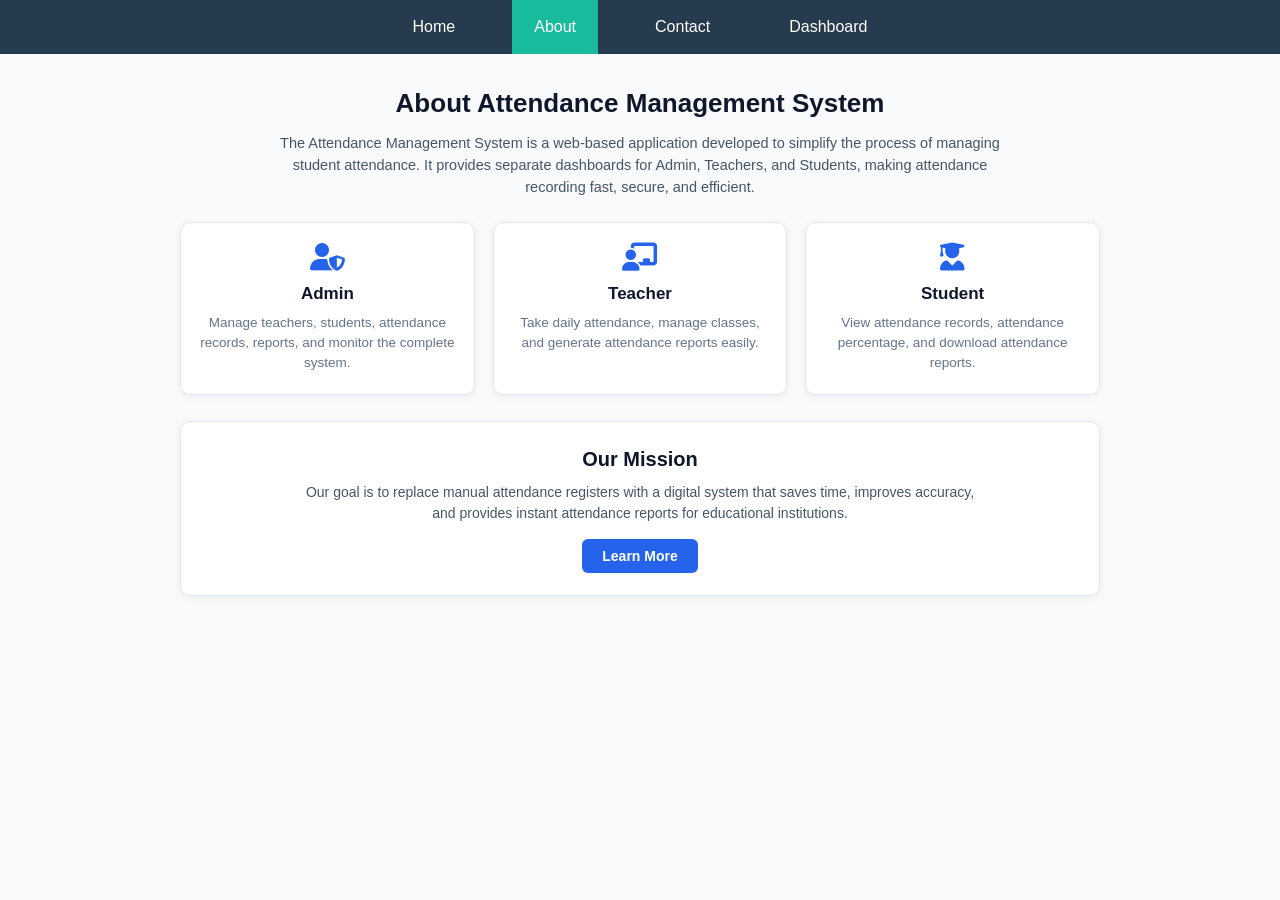
==== about.html @ 92f979c0 "first commit" ====
<!DOCTYPE html>
<html lang="en">
<head>
    <meta charset="UTF-8">
    <meta name="viewport" content="width=device-width, initial-scale=1.0">
    <title>About Us</title>

    <link rel="stylesheet" href="about.css">

    <link rel="stylesheet"
    href="https://cdnjs.cloudflare.com/ajax/libs/font-awesome/6.5.2/css/all.min.css">
</head>
<body>

    <!-- Navigation -->
    <nav>

        <ul>
            <li><a href="index.html">Home</a></li>
            <li><a href="about.html" class = "active">About</a></li>
            <li><a href="contact.html ">Contact</a></li>
            <li><a href="dashboard.html">Dashboard</a></li>
        </ul>
    </nav>

<section class="about">

    <div class="about-container">

        <h1>About Attendance Management System</h1>

        <p class="intro">
            The Attendance Management System is a web-based application
            developed to simplify the process of managing student attendance.
            It provides separate dashboards for Admin, Teachers, and Students,
            making attendance recording fast, secure, and efficient.
        </p>

        <div class="cards">

            <div class="card">
                <i class="fas fa-user-shield"></i>
                <h3>Admin</h3>
                <p>
                    Manage teachers, students, attendance records,
                    reports, and monitor the complete system.
                </p>
            </div>

            <div class="card">
                <i class="fas fa-chalkboard-teacher"></i>
                <h3>Teacher</h3>
                <p>
                    Take daily attendance, manage classes,
                    and generate attendance reports easily.
                </p>
            </div>

            <div class="card">
                <i class="fas fa-user-graduate"></i>
                <h3>Student</h3>
                <p>
                    View attendance records, attendance percentage,
                    and download attendance reports.
                </p>
            </div>

        </div>

        <div class="mission">

            <h2>Our Mission</h2>

            <p>
                Our goal is to replace manual attendance registers with
                a digital system that saves time, improves accuracy,
                and provides instant attendance reports for educational institutions.
            </p>

            <button id="learnBtn">Learn More</button>

        </div>

    </div>

</section>

<script src="about.js"></script>

</body>
</html>
---- about.css ----
* {
    margin: 0;
    padding: 0;
    box-sizing: border-box;
    font-family: 'Segoe UI', Tahoma, Geneva, Verdana, sans-serif;
}

body {
    background-color: #f8fafc;
    color: #1e293b;
    line-height: 1.5;
}

/* Navigation (100% Exact Match with Home Page) */
nav {
    background-color: #263b4d;
    padding: 0;
}

nav ul {
    list-style: none;
    display: flex;
    justify-content: center;
    align-items: center;
    gap: 35px;
    margin: 0;
    padding: 0;
}

nav ul li a {
    display: block;
    color: #ffffff;
    text-decoration: none;
    font-size: 16px;
    font-weight: 500;
    padding: 15px 22px;
    transition: background-color 0.2s;
}

nav ul li a:hover {
    background-color:#34495e;
}

nav ul li a.active {
    background-color: #18bc9c;
    color: #ffffff;
    border-bottom: none;
}


/* Main About Section (Compact & Balanced) */
.about {
    padding: 30px 20px;
}

.about-container {
    max-width: 920px;
    margin: 0 auto;
    text-align: center;
}

.about-container h1 {
    font-size: 26px;
    color: #0f172a;
    margin-bottom: 10px;
}

.intro {
    font-size: 14.5px;
    color: #475569;
    max-width: 720px;
    margin: 0 auto 24px auto;
}

/* Cards Grid */
.cards {
    display: grid;
    grid-template-columns: repeat(3, 1fr);
    gap: 18px;
    margin-bottom: 26px;
}

.card {
    background: #ffffff;
    padding: 20px 16px;
    border-radius: 10px;
    box-shadow: 0 2px 8px rgba(0, 0, 0, 0.06);
    border: 1px solid #e2e8f0;
    transition: transform 0.2s;
}

.card:hover {
    transform: translateY(-3px);
}

.card i {
    font-size: 28px;
    color: #2563eb;
    margin-bottom: 10px;
}

.card h3 {
    font-size: 17px;
    color: #0f172a;
    margin-bottom: 6px;
}

.card p {
    font-size: 13.5px;
    color: #64748b;
}

/* Mission Box */
.mission {
    background: #ffffff;
    padding: 22px 24px;
    border-radius: 10px;
    box-shadow: 0 2px 8px rgba(0, 0, 0, 0.06);
    border: 1px solid #e2e8f0;
}

.mission h2 {
    font-size: 20px;
    color: #0f172a;
    margin-bottom: 8px;
}

.mission p {
    font-size: 14px;
    color: #475569;
    max-width: 680px;
    margin: 0 auto 15px auto;
}

#learnBtn {
    background-color: #2563eb;
    color: #ffffff;
    border: none;
    padding: 9px 20px;
    font-size: 14px;
    font-weight: 600;
    border-radius: 6px;
    cursor: pointer;
    transition: background-color 0.2s;
}

#learnBtn:hover {
    background-color: #1d4ed8;
}

/* Mobile Responsive */
@media (max-width: 768px) {
    .cards {
        grid-template-columns: 1fr;
    }
}
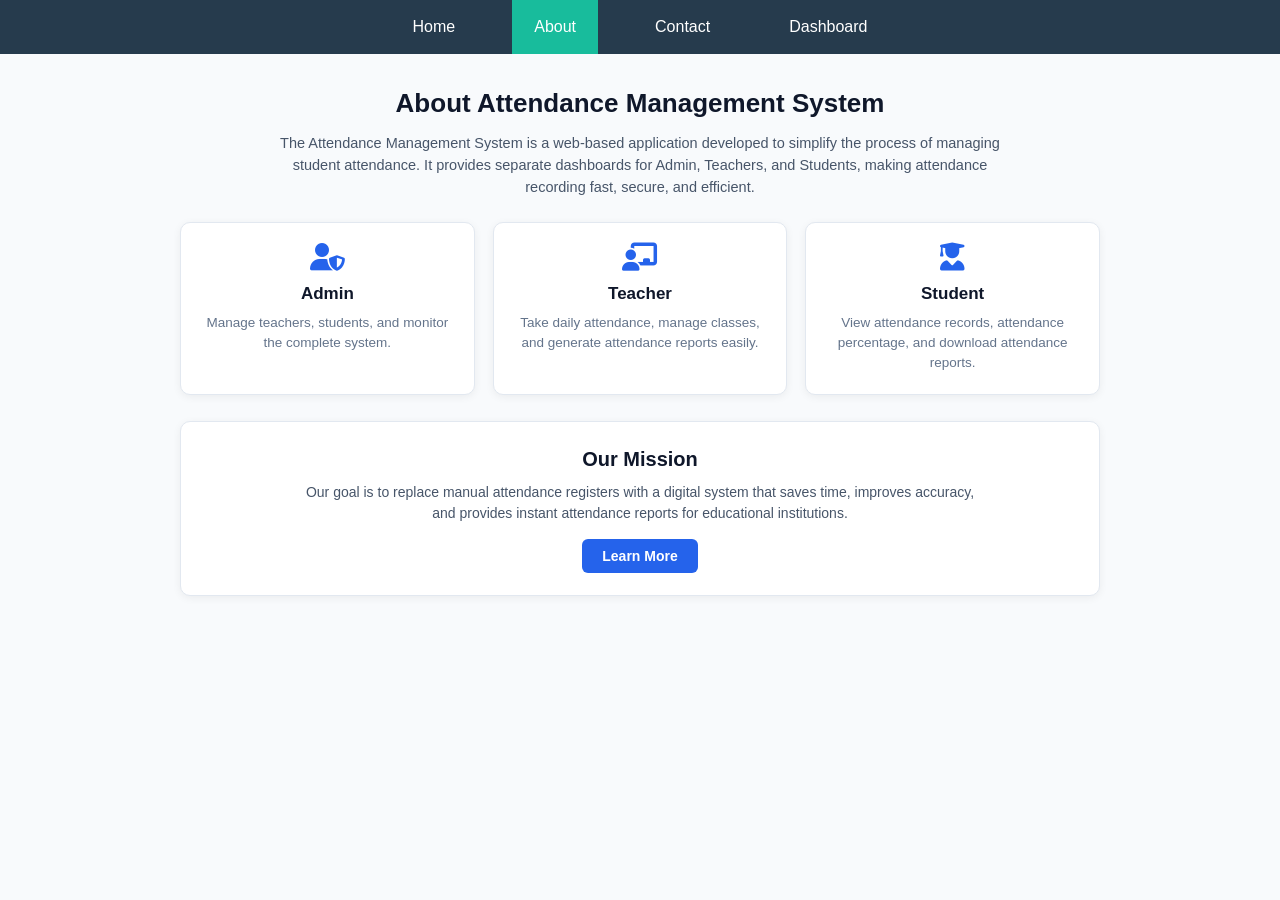
==== commit 00530843: "Updated code" ====
--- a/about.html
+++ b/about.html
@@ -42,8 +42,7 @@
                 <i class="fas fa-user-shield"></i>
                 <h3>Admin</h3>
                 <p>
-                    Manage teachers, students, attendance records,
-                    reports, and monitor the complete system.
+                    Manage teachers, students, and monitor the complete system.
                 </p>
             </div>
 
